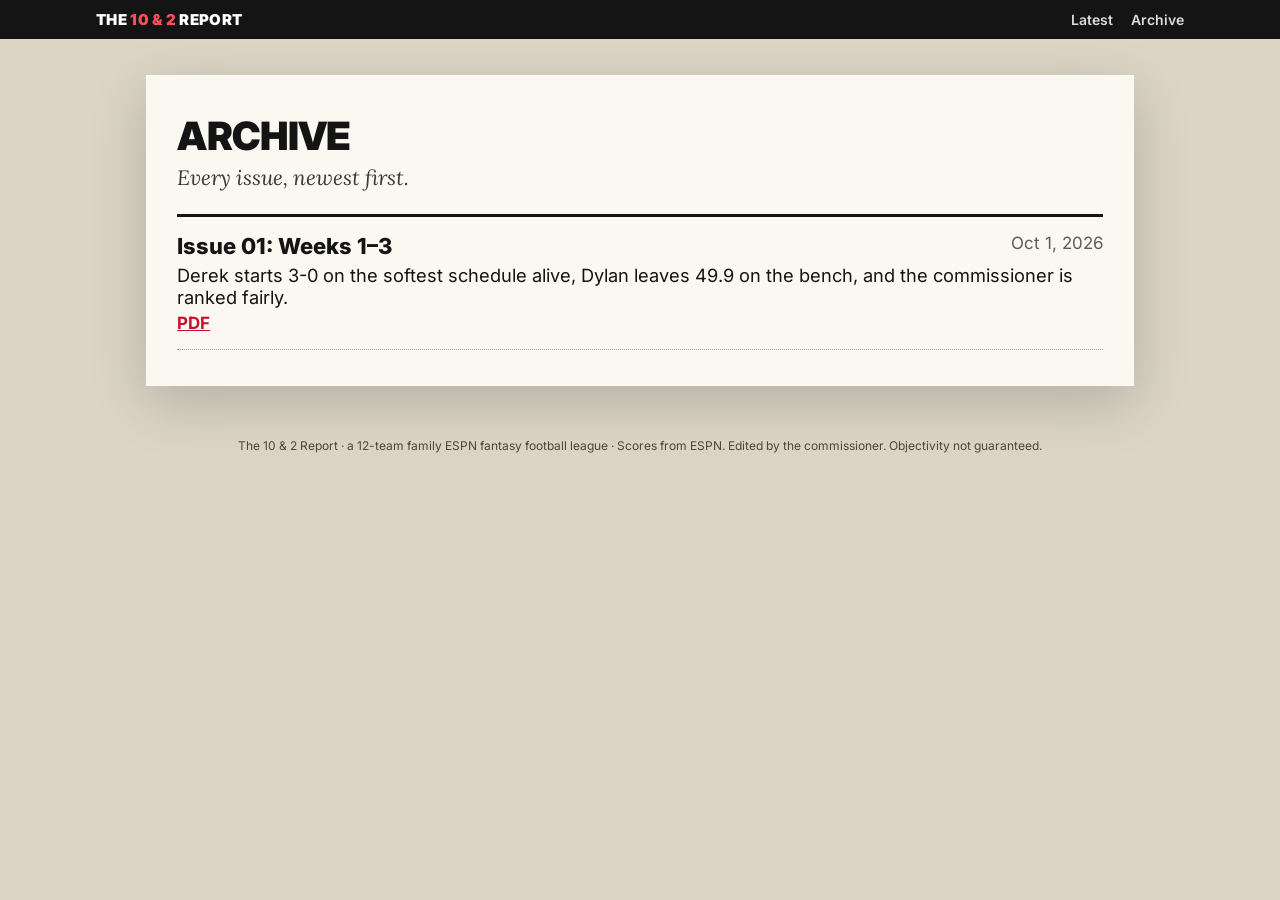
==== archive/index.html @ c8469460 "Launch The 10 & 2 Report site with Issue 01 (Weeks 1-3) Co-Authored-By: Claude Opus 5.5 <noreply@ant" ====
<!doctype html>
<html lang="en"><head><meta charset="utf-8"><meta name="viewport" content="width=device-width,initial-scale=1">
<title>Archive | The 10 &amp; 2 Report</title>
<meta name="description" content="Every issue of The 10 &amp; 2 Report, the weekly newsletter of the 12-team family ESPN fantasy football league.">
<link rel="canonical" href="https://matthew-shao.github.io/ten-and-two-report/archive/">
<meta property="og:title" content="Archive | The 10 &amp; 2 Report"><meta property="og:description" content="Every issue of The 10 &amp; 2 Report, the weekly newsletter of the 12-team family ESPN fantasy football league.">
<meta property="og:type" content="website"><meta property="og:url" content="https://matthew-shao.github.io/ten-and-two-report/archive/"><meta property="og:site_name" content="The 10 &amp; 2 Report">
<meta name="twitter:card" content="summary">
<link rel="preconnect" href="https://fonts.googleapis.com"><link rel="preconnect" href="https://fonts.gstatic.com" crossorigin><link href="https://fonts.googleapis.com/css2?family=Inter:wght@400;600;700;800;900&family=Lora:ital@1&display=swap" rel="stylesheet">
<link rel="stylesheet" href="../site.css">
</head><body class="site">
<header class="bar"><div class="bar-in"><a class="brand" href="../">The <span>10 &amp; 2</span> Report</a>
<a class="nav" href="../">Latest</a><a class="nav" href="../archive/">Archive</a></div></header>
<main class="wrap"><section class="archive"><h1>Archive</h1><p class="lede">Every issue, newest first.</p><ol><li><a class="t" href="../issues/2026-weeks-1-3/">Issue 01: Weeks 1–3</a><span class="d">Oct 1, 2026</span><span class="h">Derek starts 3-0 on the softest schedule alive, Dylan leaves 49.9 on the bench, and the commissioner is ranked fairly.</span><a class="p" href="../issues/2026-weeks-1-3/10and2Report_Wk3.pdf">PDF</a></li></ol></section></main>
<footer class="site">The 10 &amp; 2 Report · a 12-team family ESPN fantasy football league · Scores from ESPN. Edited by the commissioner. Objectivity not guaranteed.</footer>
</body></html>
---- site.css ----
@font-face{font-family:'Inter Display';src:local('Inter Display'),local('Inter');}

:root { --ink:#141414; --red:#c8102e; --paper:#fbf8f1; --mute:#5b5b5b; --tint:#efe9dc; --green:#1d7a3e; }
* { box-sizing:border-box; margin:0; padding:0; }

.sheet { padding:0.24in 0.3in 0.12in; font-family:'Inter',sans-serif; color:var(--ink); font-size:6.85pt; line-height:1.25; -webkit-print-color-adjust:exact; print-color-adjust:exact; }
b { font-weight:700; }
.mast { display:flex; align-items:flex-end; justify-content:space-between; border-bottom:3px solid var(--ink); padding-bottom:3px; }
.mast h1 { font-family:'Inter Display'; font-weight:900; font-size:27pt; letter-spacing:-1px; white-space:nowrap; line-height:0.9; text-transform:uppercase; }
.mast h1 span { color:var(--red); }
.mast .meta { white-space:nowrap; text-align:right; font-size:7pt; line-height:1.35; }
.mast .meta .iss { font-family:'Inter Display'; font-weight:800; font-size:9.5pt; color:var(--red); text-transform:uppercase; letter-spacing:.4px; }
.sub { display:flex; justify-content:space-between; border-bottom:1px solid var(--ink); padding:2px 0; font-family:'Lora',serif; font-style:italic; font-size:8pt; }
.ticker { background:var(--ink); color:#fff; font-size:6.5pt; padding:3px 6px; margin:4px 0 5px; line-height:1.45; }
.ticker b { color:#ffcc33; font-family:'Inter Display'; font-weight:800; letter-spacing:.6px; margin-right:4px; }
.ticker i { font-style:normal; color:#bbb; }
.grid { display:grid; grid-template-columns:1.18fr 1fr 1.02fr; gap:0 11px; }
.col > section { margin-bottom:4px; }
h2 { font-family:'Inter Display'; font-weight:900; text-transform:uppercase; font-size:10.5pt; border-top:2.5px solid var(--ink); padding-top:2px; margin-bottom:3px; display:flex; justify-content:space-between; align-items:baseline; }
h2 small { font-family:'Inter'; font-weight:600; font-size:6pt; color:var(--red); letter-spacing:.5px; }
h3 { font-family:'Inter Display'; font-weight:800; font-size:7.6pt; text-transform:uppercase; color:var(--red); letter-spacing:.4px; margin:4px 0 2px; }
.game { margin-bottom:2.5px; }
.score { font-family:'Inter Display'; font-weight:800; font-size:7.5pt; display:flex; justify-content:space-between; border-bottom:1px dotted #999; margin-bottom:1px; }
.score .l { color:var(--mute); font-weight:600; }
.award { display:grid; grid-template-columns:62px 1fr; gap:0 5px; padding:2.4px 0; border-bottom:1px dotted #bbb; }
.award .t { font-family:'Inter Display'; font-weight:900; text-transform:uppercase; font-size:6.6pt; line-height:1.1; color:var(--red); }
.trade { padding:3px 0; border-bottom:1px dotted #bbb; }
.trade .deal { font-family:'Inter Display'; font-weight:800; font-size:7.3pt; }
.verdict { display:inline-block; background:var(--ink); color:#fff; font-weight:700; font-size:6pt; padding:0 3px; text-transform:uppercase; letter-spacing:.4px; margin-right:3px; }
.verdict.win { background:var(--green); }
.pr { width:100%; border-collapse:collapse; }
.pr td { vertical-align:top; padding:1.6px 0; border-bottom:1px dotted #bbb; }
.pr .rk { font-family:'Inter Display'; font-weight:900; font-size:12pt; width:19px; line-height:1; color:var(--red); }
.pr .tm { font-family:'Inter Display'; font-weight:800; font-size:7.3pt; }
.pr .rec { color:var(--mute); font-weight:600; font-size:6.4pt; }
.up { color:var(--green); font-weight:700; } .dn { color:var(--red); font-weight:700; }
table.luck { width:100%; border-collapse:collapse; font-variant-numeric:tabular-nums; font-size:6.7pt; }
table.luck th { font-family:'Inter Display'; font-weight:800; font-size:5.9pt; text-transform:uppercase; text-align:right; border-bottom:1.5px solid var(--ink); padding:1px 2px; line-height:1.1; vertical-align:bottom; }
table.luck th:first-child, table.luck td:first-child { text-align:left; }
table.luck td { text-align:right; padding:1.4px 2px; border-bottom:1px dotted #bbb; }
.pos { color:var(--green); font-weight:700; } .neg { color:var(--red); font-weight:700; }
.note { font-size:5.8pt; color:var(--mute); line-height:1.25; margin-top:2px; }
.box { background:var(--tint); padding:4px 6px; border-left:3px solid var(--red); }
.box ul { list-style:none; } .box li { padding:1px 0; }
.box li::before { content:"▸ "; color:var(--red); }
/* compact rewind lines */
.rw { padding:1.6px 0; border-bottom:1px dotted #bbb; }
.rw .s { font-family:'Inter Display'; font-weight:800; }

body.site { margin:0; background:var(--deck); color:var(--ink); font-family:'Inter',system-ui,sans-serif; }
:root { --deck:#dcd5c6; }
.bar { background:var(--ink); color:#fff; font-family:'Inter',sans-serif; }
.bar-in { max-width:1120px; margin:0 auto; padding:10px 16px; display:flex; gap:18px; align-items:center; flex-wrap:wrap; }
.bar .brand { font-family:'Inter',sans-serif; font-weight:900; letter-spacing:.3px; text-transform:uppercase; font-size:15px; color:#fff; text-decoration:none; margin-right:auto; }
.bar .brand span { color:#ff4d5e; }
.bar a.nav { color:#fff; text-decoration:none; font-size:14px; font-weight:600; opacity:.85; }
.bar a.nav:hover, .bar a.nav:focus-visible { opacity:1; text-decoration:underline; }
.bar a.pdf { background:var(--red); color:#fff; padding:6px 12px; border-radius:3px; font-weight:700; font-size:13px; text-decoration:none; }
.wrap { padding:28px 16px 40px; }
.sheet { width:8.5in; max-width:100%; margin:0 auto; box-shadow:0 1px 2px rgba(0,0,0,.15),0 12px 40px rgba(0,0,0,.18); background:var(--paper); }
@media (min-width:1180px) { .wrap { zoom:1.3; } }
.issue-meta { max-width:8.5in; margin:0 auto 14px; display:flex; justify-content:space-between; gap:12px; flex-wrap:wrap; font-size:14px; color:#3d3a33; }
.issue-meta a { color:var(--red); font-weight:700; }
@media (max-width:860px) {
  .wrap { padding:12px 0 32px; }
  .bar .brand { font-size:13px; }
  .bar-in { gap:12px; }
  .issue-meta { padding:0 16px; }
  .sheet { width:auto; box-shadow:none; padding:16px !important; font-size:15px; line-height:1.45; }
  .mast { flex-direction:column; align-items:flex-start; gap:6px; }
  .mast h1 { font-size:34px; white-space:normal; line-height:.95; }
  .mast .meta { text-align:left; white-space:normal; font-size:13px; }
  .mast .meta .iss { font-size:15px; }
  .sub { flex-direction:column; gap:2px; font-size:14px; }
  .ticker { font-size:12.5px; }
  .grid { grid-template-columns:1fr; }
  h2 { font-size:21px; margin-top:10px; }
  h2 small { font-size:11px; }
  h3 { font-size:14px; }
  .score, .trade .deal, .pr .tm { font-size:15px; }
  .award { grid-template-columns:96px 1fr; }
  .award .t { font-size:12px; }
  .pr .rk { font-size:22px; width:32px; }
  .pr .rec { font-size:12px; }
  .verdict { font-size:11px; }
  table.luck { font-size:13px; }
  table.luck th { font-size:10.5px; }
  .note { font-size:12px; }
}
.archive { max-width:760px; margin:0 auto; background:var(--paper); padding:28px 24px; box-shadow:0 12px 40px rgba(0,0,0,.18); }
.archive h1 { font-family:'Inter',sans-serif; font-weight:900; text-transform:uppercase; font-size:30px; letter-spacing:-.5px; margin:0 0 4px; }
.archive p.lede { margin:0 0 18px; color:#3d3a33; font-family:'Lora',serif; font-style:italic; }
.archive ol { list-style:none; margin:0; padding:0; border-top:2.5px solid var(--ink); }
.archive li { padding:12px 0; border-bottom:1px dotted #999; display:grid; grid-template-columns:1fr auto; gap:4px 12px; }
.archive li a.t { font-weight:800; font-size:17px; color:var(--ink); text-decoration:none; }
.archive li a.t:hover { color:var(--red); }
.archive li .d { color:#5b5b5b; font-size:13px; }
.archive li .h { grid-column:1 / -1; font-size:14px; }
.archive li a.p { font-size:13px; color:var(--red); font-weight:700; }
footer.site { text-align:center; font-size:12px; color:#4a463e; padding:0 16px 30px; }
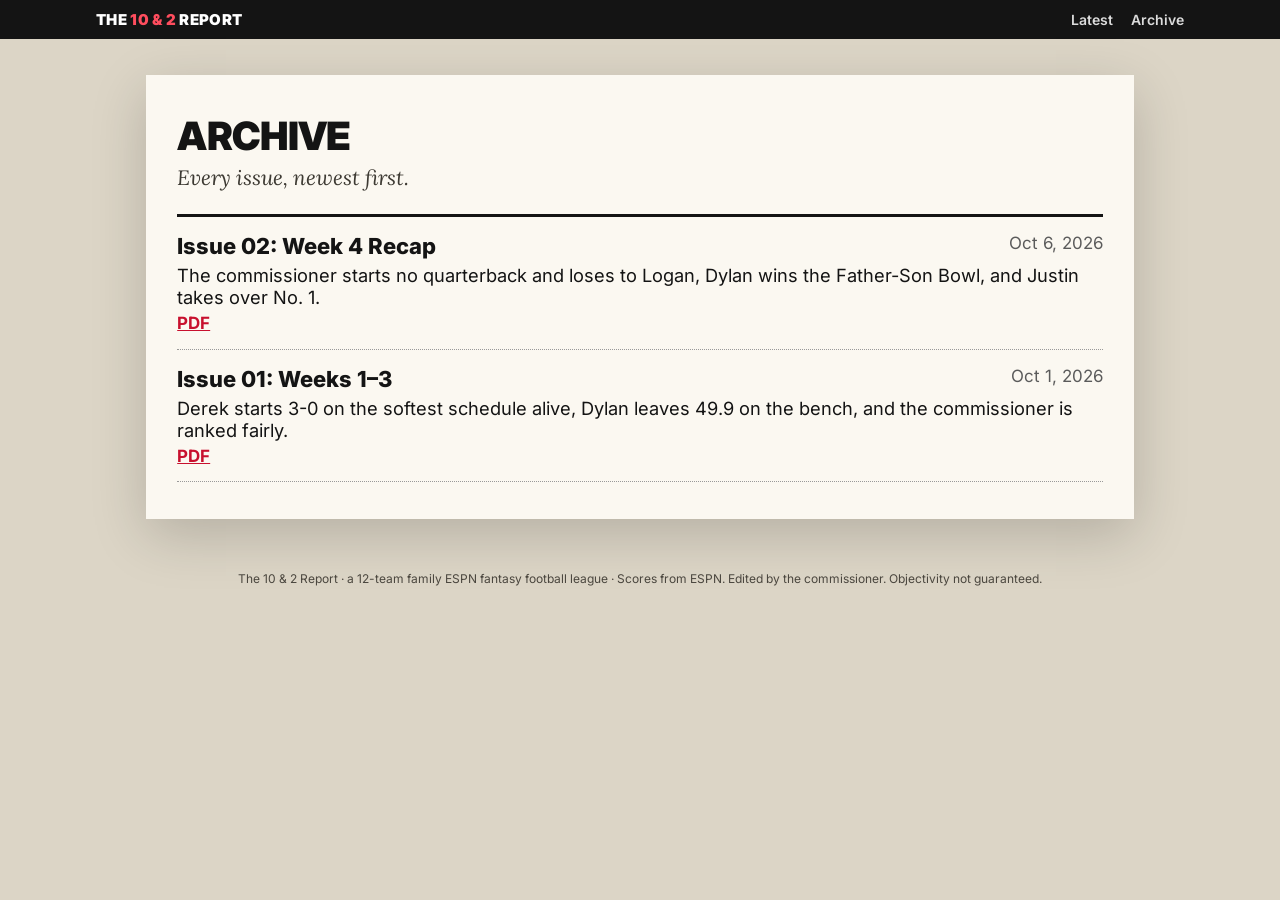
==== commit bee6df0a: "Add files via upload" ====
--- a/archive/index.html
+++ b/archive/index.html
@@ -11,6 +11,6 @@
 </head><body class="site">
 <header class="bar"><div class="bar-in"><a class="brand" href="../">The <span>10 &amp; 2</span> Report</a>
 <a class="nav" href="../">Latest</a><a class="nav" href="../archive/">Archive</a></div></header>
-<main class="wrap"><section class="archive"><h1>Archive</h1><p class="lede">Every issue, newest first.</p><ol><li><a class="t" href="../issues/2026-weeks-1-3/">Issue 01: Weeks 1–3</a><span class="d">Oct 1, 2026</span><span class="h">Derek starts 3-0 on the softest schedule alive, Dylan leaves 49.9 on the bench, and the commissioner is ranked fairly.</span><a class="p" href="../issues/2026-weeks-1-3/10and2Report_Wk3.pdf">PDF</a></li></ol></section></main>
+<main class="wrap"><section class="archive"><h1>Archive</h1><p class="lede">Every issue, newest first.</p><ol><li><a class="t" href="../issues/2026-week-04/">Issue 02: Week 4 Recap</a><span class="d">Oct 6, 2026</span><span class="h">The commissioner starts no quarterback and loses to Logan, Dylan wins the Father-Son Bowl, and Justin takes over No. 1.</span><a class="p" href="../issues/2026-week-04/10and2Report_Wk4.pdf">PDF</a></li><li><a class="t" href="../issues/2026-weeks-1-3/">Issue 01: Weeks 1–3</a><span class="d">Oct 1, 2026</span><span class="h">Derek starts 3-0 on the softest schedule alive, Dylan leaves 49.9 on the bench, and the commissioner is ranked fairly.</span><a class="p" href="../issues/2026-weeks-1-3/10and2Report_Wk3.pdf">PDF</a></li></ol></section></main>
 <footer class="site">The 10 &amp; 2 Report · a 12-team family ESPN fantasy football league · Scores from ESPN. Edited by the commissioner. Objectivity not guaranteed.</footer>
 </body></html>
--- a/site.css
+++ b/site.css
@@ -6,36 +6,36 @@
 .sheet { padding:0.24in 0.3in 0.12in; font-family:'Inter',sans-serif; color:var(--ink); font-size:6.85pt; line-height:1.25; -webkit-print-color-adjust:exact; print-color-adjust:exact; }
 b { font-weight:700; }
 .mast { display:flex; align-items:flex-end; justify-content:space-between; border-bottom:3px solid var(--ink); padding-bottom:3px; }
-.mast h1 { font-family:'Inter Display'; font-weight:900; font-size:27pt; letter-spacing:-1px; white-space:nowrap; line-height:0.9; text-transform:uppercase; }
+.mast h1 { font-family:'Inter',sans-serif; font-weight:900; font-size:27pt; letter-spacing:-1px; white-space:nowrap; line-height:0.9; text-transform:uppercase; }
 .mast h1 span { color:var(--red); }
 .mast .meta { white-space:nowrap; text-align:right; font-size:7pt; line-height:1.35; }
-.mast .meta .iss { font-family:'Inter Display'; font-weight:800; font-size:9.5pt; color:var(--red); text-transform:uppercase; letter-spacing:.4px; }
+.mast .meta .iss { font-family:'Inter',sans-serif; font-weight:800; font-size:9.5pt; color:var(--red); text-transform:uppercase; letter-spacing:.4px; }
 .sub { display:flex; justify-content:space-between; border-bottom:1px solid var(--ink); padding:2px 0; font-family:'Lora',serif; font-style:italic; font-size:8pt; }
 .ticker { background:var(--ink); color:#fff; font-size:6.5pt; padding:3px 6px; margin:4px 0 5px; line-height:1.45; }
-.ticker b { color:#ffcc33; font-family:'Inter Display'; font-weight:800; letter-spacing:.6px; margin-right:4px; }
+.ticker b { color:#ffcc33; font-family:'Inter',sans-serif; font-weight:800; letter-spacing:.6px; margin-right:4px; }
 .ticker i { font-style:normal; color:#bbb; }
 .grid { display:grid; grid-template-columns:1.18fr 1fr 1.02fr; gap:0 11px; }
 .col > section { margin-bottom:4px; }
-h2 { font-family:'Inter Display'; font-weight:900; text-transform:uppercase; font-size:10.5pt; border-top:2.5px solid var(--ink); padding-top:2px; margin-bottom:3px; display:flex; justify-content:space-between; align-items:baseline; }
+h2 { font-family:'Inter',sans-serif; font-weight:900; text-transform:uppercase; font-size:10.5pt; border-top:2.5px solid var(--ink); padding-top:2px; margin-bottom:3px; display:flex; justify-content:space-between; align-items:baseline; }
 h2 small { font-family:'Inter'; font-weight:600; font-size:6pt; color:var(--red); letter-spacing:.5px; }
-h3 { font-family:'Inter Display'; font-weight:800; font-size:7.6pt; text-transform:uppercase; color:var(--red); letter-spacing:.4px; margin:4px 0 2px; }
+h3 { font-family:'Inter',sans-serif; font-weight:800; font-size:7.6pt; text-transform:uppercase; color:var(--red); letter-spacing:.4px; margin:4px 0 2px; }
 .game { margin-bottom:2.5px; }
-.score { font-family:'Inter Display'; font-weight:800; font-size:7.5pt; display:flex; justify-content:space-between; border-bottom:1px dotted #999; margin-bottom:1px; }
+.score { font-family:'Inter',sans-serif; font-weight:800; font-size:7.5pt; display:flex; justify-content:space-between; border-bottom:1px dotted #999; margin-bottom:1px; }
 .score .l { color:var(--mute); font-weight:600; }
 .award { display:grid; grid-template-columns:62px 1fr; gap:0 5px; padding:2.4px 0; border-bottom:1px dotted #bbb; }
-.award .t { font-family:'Inter Display'; font-weight:900; text-transform:uppercase; font-size:6.6pt; line-height:1.1; color:var(--red); }
+.award .t { font-family:'Inter',sans-serif; font-weight:900; text-transform:uppercase; font-size:6.6pt; line-height:1.1; color:var(--red); }
 .trade { padding:3px 0; border-bottom:1px dotted #bbb; }
-.trade .deal { font-family:'Inter Display'; font-weight:800; font-size:7.3pt; }
+.trade .deal { font-family:'Inter',sans-serif; font-weight:800; font-size:7.3pt; }
 .verdict { display:inline-block; background:var(--ink); color:#fff; font-weight:700; font-size:6pt; padding:0 3px; text-transform:uppercase; letter-spacing:.4px; margin-right:3px; }
 .verdict.win { background:var(--green); }
 .pr { width:100%; border-collapse:collapse; }
 .pr td { vertical-align:top; padding:1.6px 0; border-bottom:1px dotted #bbb; }
-.pr .rk { font-family:'Inter Display'; font-weight:900; font-size:12pt; width:19px; line-height:1; color:var(--red); }
-.pr .tm { font-family:'Inter Display'; font-weight:800; font-size:7.3pt; }
+.pr .rk { font-family:'Inter',sans-serif; font-weight:900; font-size:12pt; width:19px; line-height:1; color:var(--red); }
+.pr .tm { font-family:'Inter',sans-serif; font-weight:800; font-size:7.3pt; }
 .pr .rec { color:var(--mute); font-weight:600; font-size:6.4pt; }
 .up { color:var(--green); font-weight:700; } .dn { color:var(--red); font-weight:700; }
 table.luck { width:100%; border-collapse:collapse; font-variant-numeric:tabular-nums; font-size:6.7pt; }
-table.luck th { font-family:'Inter Display'; font-weight:800; font-size:5.9pt; text-transform:uppercase; text-align:right; border-bottom:1.5px solid var(--ink); padding:1px 2px; line-height:1.1; vertical-align:bottom; }
+table.luck th { font-family:'Inter',sans-serif; font-weight:800; font-size:5.9pt; text-transform:uppercase; text-align:right; border-bottom:1.5px solid var(--ink); padding:1px 2px; line-height:1.1; vertical-align:bottom; }
 table.luck th:first-child, table.luck td:first-child { text-align:left; }
 table.luck td { text-align:right; padding:1.4px 2px; border-bottom:1px dotted #bbb; }
 .pos { color:var(--green); font-weight:700; } .neg { color:var(--red); font-weight:700; }
@@ -45,7 +45,7 @@
 .box li::before { content:"▸ "; color:var(--red); }
 /* compact rewind lines */
 .rw { padding:1.6px 0; border-bottom:1px dotted #bbb; }
-.rw .s { font-family:'Inter Display'; font-weight:800; }
+.rw .s { font-family:'Inter',sans-serif; font-weight:800; }
 
 body.site { margin:0; background:var(--deck); color:var(--ink); font-family:'Inter',system-ui,sans-serif; }
 :root { --deck:#dcd5c6; }
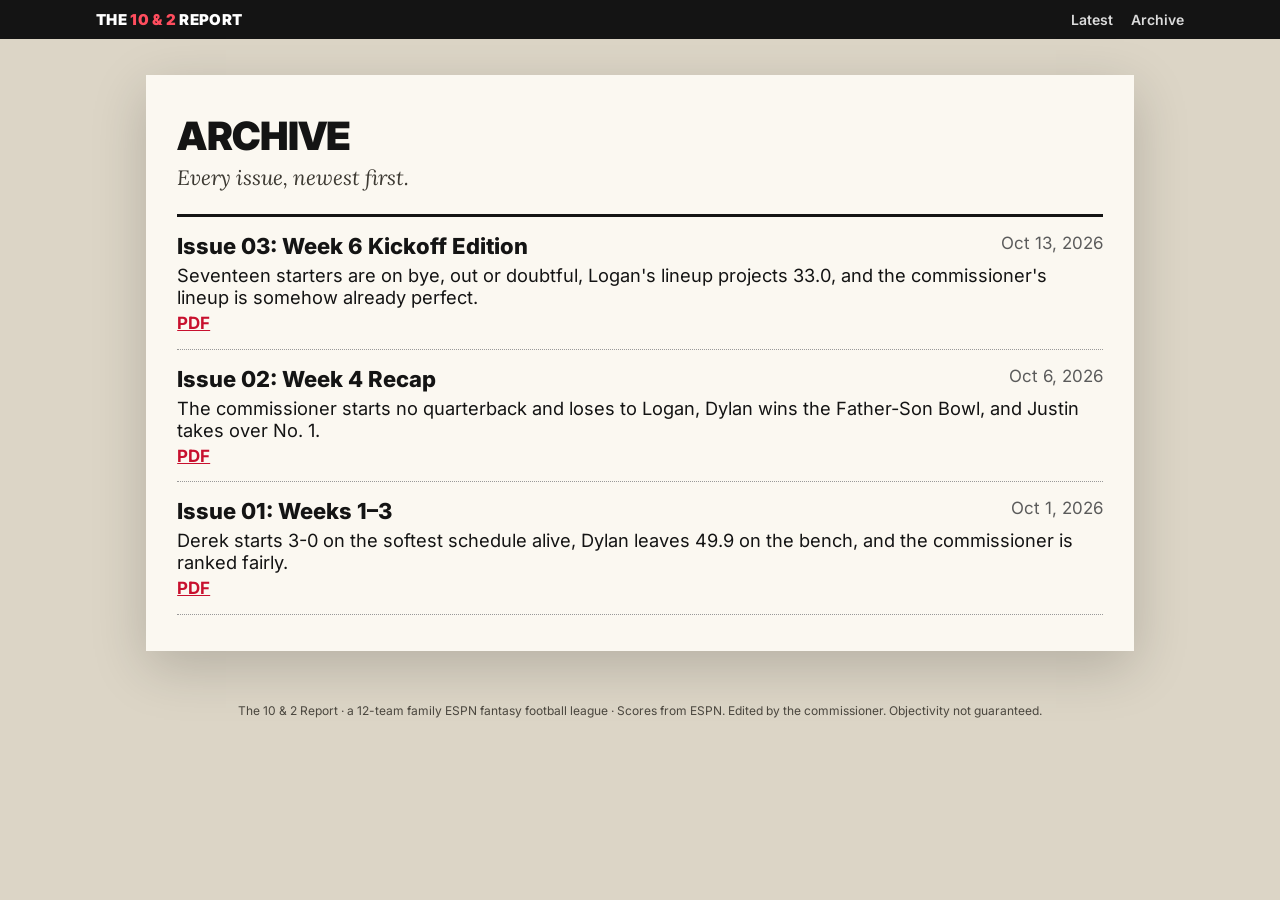
==== commit 39b601c1: "Add Issue 03: Week 6 Kickoff Edition Co-Authored-By: Claude Opus 5.5 <noreply@anthropic.com>" ====
--- a/archive/index.html
+++ b/archive/index.html
@@ -11,6 +11,6 @@
 </head><body class="site">
 <header class="bar"><div class="bar-in"><a class="brand" href="../">The <span>10 &amp; 2</span> Report</a>
 <a class="nav" href="../">Latest</a><a class="nav" href="../archive/">Archive</a></div></header>
-<main class="wrap"><section class="archive"><h1>Archive</h1><p class="lede">Every issue, newest first.</p><ol><li><a class="t" href="../issues/2026-week-04/">Issue 02: Week 4 Recap</a><span class="d">Oct 6, 2026</span><span class="h">The commissioner starts no quarterback and loses to Logan, Dylan wins the Father-Son Bowl, and Justin takes over No. 1.</span><a class="p" href="../issues/2026-week-04/10and2Report_Wk4.pdf">PDF</a></li><li><a class="t" href="../issues/2026-weeks-1-3/">Issue 01: Weeks 1–3</a><span class="d">Oct 1, 2026</span><span class="h">Derek starts 3-0 on the softest schedule alive, Dylan leaves 49.9 on the bench, and the commissioner is ranked fairly.</span><a class="p" href="../issues/2026-weeks-1-3/10and2Report_Wk3.pdf">PDF</a></li></ol></section></main>
+<main class="wrap"><section class="archive"><h1>Archive</h1><p class="lede">Every issue, newest first.</p><ol><li><a class="t" href="../issues/2026-week-06-preview/">Issue 03: Week 6 Kickoff Edition</a><span class="d">Oct 13, 2026</span><span class="h">Seventeen starters are on bye, out or doubtful, Logan&#x27;s lineup projects 33.0, and the commissioner&#x27;s lineup is somehow already perfect.</span><a class="p" href="../issues/2026-week-06-preview/10and2Report_Wk6_Kickoff.pdf">PDF</a></li><li><a class="t" href="../issues/2026-week-04/">Issue 02: Week 4 Recap</a><span class="d">Oct 6, 2026</span><span class="h">The commissioner starts no quarterback and loses to Logan, Dylan wins the Father-Son Bowl, and Justin takes over No. 1.</span><a class="p" href="../issues/2026-week-04/10and2Report_Wk4.pdf">PDF</a></li><li><a class="t" href="../issues/2026-weeks-1-3/">Issue 01: Weeks 1–3</a><span class="d">Oct 1, 2026</span><span class="h">Derek starts 3-0 on the softest schedule alive, Dylan leaves 49.9 on the bench, and the commissioner is ranked fairly.</span><a class="p" href="../issues/2026-weeks-1-3/10and2Report_Wk3.pdf">PDF</a></li></ol></section></main>
 <footer class="site">The 10 &amp; 2 Report · a 12-team family ESPN fantasy football league · Scores from ESPN. Edited by the commissioner. Objectivity not guaranteed.</footer>
 </body></html>
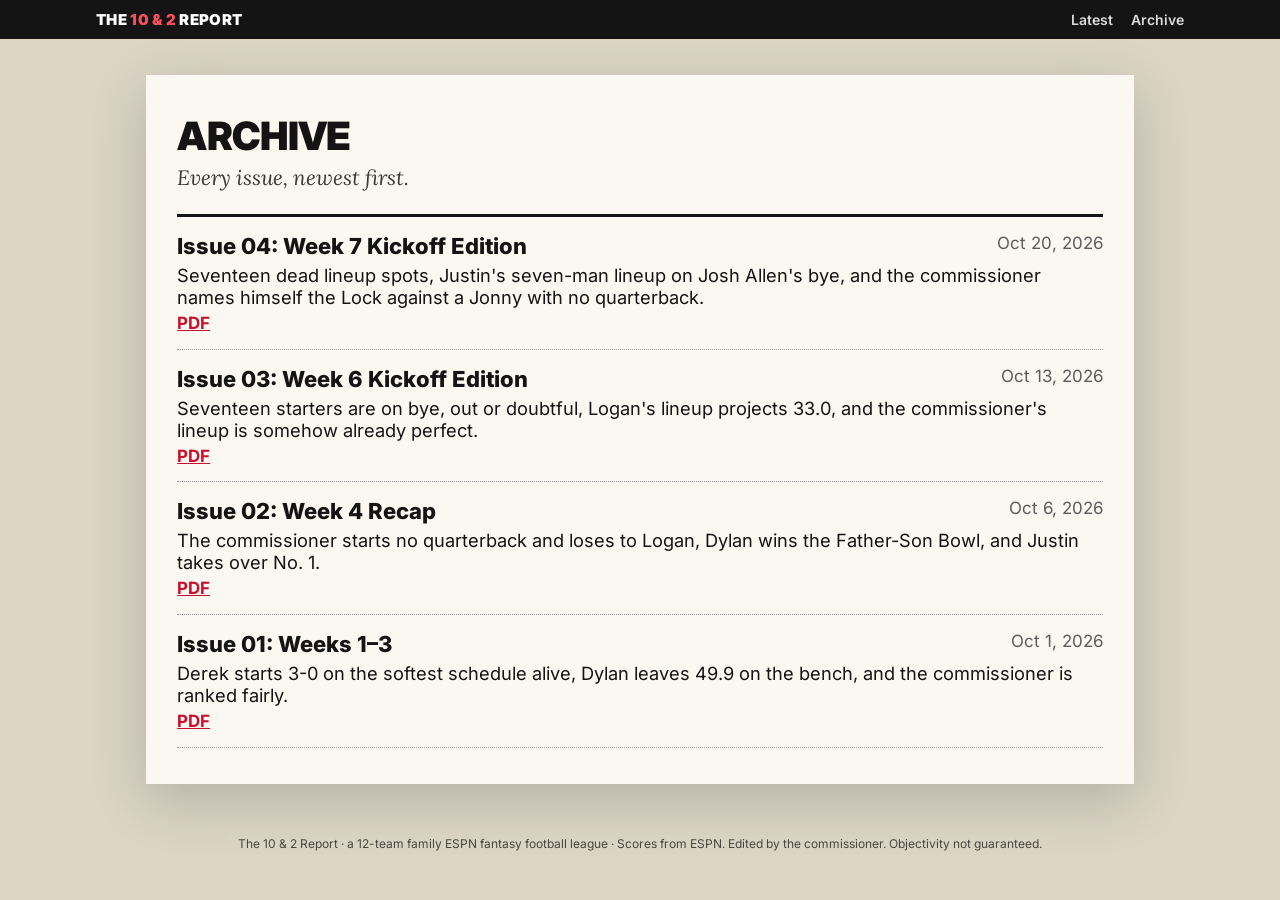
==== commit fc217696: "Add Issue 04: Week 7 Kickoff Edition Co-Authored-By: Claude Opus 5.5 <noreply@anthropic.com>" ====
--- a/archive/index.html
+++ b/archive/index.html
@@ -11,6 +11,6 @@
 </head><body class="site">
 <header class="bar"><div class="bar-in"><a class="brand" href="../">The <span>10 &amp; 2</span> Report</a>
 <a class="nav" href="../">Latest</a><a class="nav" href="../archive/">Archive</a></div></header>
-<main class="wrap"><section class="archive"><h1>Archive</h1><p class="lede">Every issue, newest first.</p><ol><li><a class="t" href="../issues/2026-week-06-preview/">Issue 03: Week 6 Kickoff Edition</a><span class="d">Oct 13, 2026</span><span class="h">Seventeen starters are on bye, out or doubtful, Logan&#x27;s lineup projects 33.0, and the commissioner&#x27;s lineup is somehow already perfect.</span><a class="p" href="../issues/2026-week-06-preview/10and2Report_Wk6_Kickoff.pdf">PDF</a></li><li><a class="t" href="../issues/2026-week-04/">Issue 02: Week 4 Recap</a><span class="d">Oct 6, 2026</span><span class="h">The commissioner starts no quarterback and loses to Logan, Dylan wins the Father-Son Bowl, and Justin takes over No. 1.</span><a class="p" href="../issues/2026-week-04/10and2Report_Wk4.pdf">PDF</a></li><li><a class="t" href="../issues/2026-weeks-1-3/">Issue 01: Weeks 1–3</a><span class="d">Oct 1, 2026</span><span class="h">Derek starts 3-0 on the softest schedule alive, Dylan leaves 49.9 on the bench, and the commissioner is ranked fairly.</span><a class="p" href="../issues/2026-weeks-1-3/10and2Report_Wk3.pdf">PDF</a></li></ol></section></main>
+<main class="wrap"><section class="archive"><h1>Archive</h1><p class="lede">Every issue, newest first.</p><ol><li><a class="t" href="../issues/2026-week-07-preview/">Issue 04: Week 7 Kickoff Edition</a><span class="d">Oct 20, 2026</span><span class="h">Seventeen dead lineup spots, Justin&#x27;s seven-man lineup on Josh Allen&#x27;s bye, and the commissioner names himself the Lock against a Jonny with no quarterback.</span><a class="p" href="../issues/2026-week-07-preview/10and2Report_Wk7_Kickoff.pdf">PDF</a></li><li><a class="t" href="../issues/2026-week-06-preview/">Issue 03: Week 6 Kickoff Edition</a><span class="d">Oct 13, 2026</span><span class="h">Seventeen starters are on bye, out or doubtful, Logan&#x27;s lineup projects 33.0, and the commissioner&#x27;s lineup is somehow already perfect.</span><a class="p" href="../issues/2026-week-06-preview/10and2Report_Wk6_Kickoff.pdf">PDF</a></li><li><a class="t" href="../issues/2026-week-04/">Issue 02: Week 4 Recap</a><span class="d">Oct 6, 2026</span><span class="h">The commissioner starts no quarterback and loses to Logan, Dylan wins the Father-Son Bowl, and Justin takes over No. 1.</span><a class="p" href="../issues/2026-week-04/10and2Report_Wk4.pdf">PDF</a></li><li><a class="t" href="../issues/2026-weeks-1-3/">Issue 01: Weeks 1–3</a><span class="d">Oct 1, 2026</span><span class="h">Derek starts 3-0 on the softest schedule alive, Dylan leaves 49.9 on the bench, and the commissioner is ranked fairly.</span><a class="p" href="../issues/2026-weeks-1-3/10and2Report_Wk3.pdf">PDF</a></li></ol></section></main>
 <footer class="site">The 10 &amp; 2 Report · a 12-team family ESPN fantasy football league · Scores from ESPN. Edited by the commissioner. Objectivity not guaranteed.</footer>
 </body></html>
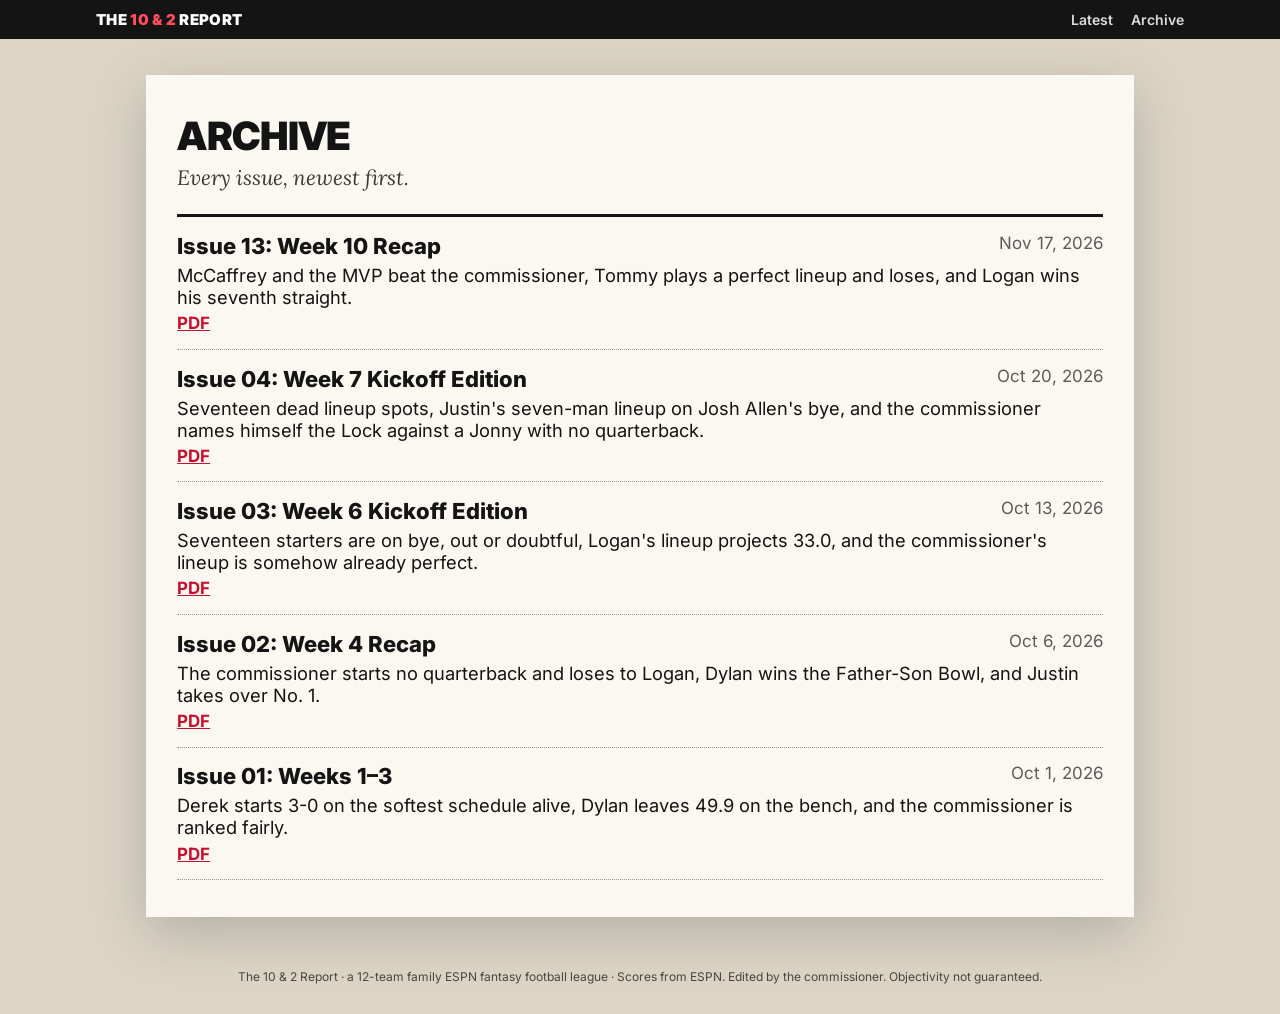
==== commit 6abcfc07: "Add files via upload" ====
--- a/archive/index.html
+++ b/archive/index.html
@@ -11,6 +11,6 @@
 </head><body class="site">
 <header class="bar"><div class="bar-in"><a class="brand" href="../">The <span>10 &amp; 2</span> Report</a>
 <a class="nav" href="../">Latest</a><a class="nav" href="../archive/">Archive</a></div></header>
-<main class="wrap"><section class="archive"><h1>Archive</h1><p class="lede">Every issue, newest first.</p><ol><li><a class="t" href="../issues/2026-week-07-preview/">Issue 04: Week 7 Kickoff Edition</a><span class="d">Oct 20, 2026</span><span class="h">Seventeen dead lineup spots, Justin&#x27;s seven-man lineup on Josh Allen&#x27;s bye, and the commissioner names himself the Lock against a Jonny with no quarterback.</span><a class="p" href="../issues/2026-week-07-preview/10and2Report_Wk7_Kickoff.pdf">PDF</a></li><li><a class="t" href="../issues/2026-week-06-preview/">Issue 03: Week 6 Kickoff Edition</a><span class="d">Oct 13, 2026</span><span class="h">Seventeen starters are on bye, out or doubtful, Logan&#x27;s lineup projects 33.0, and the commissioner&#x27;s lineup is somehow already perfect.</span><a class="p" href="../issues/2026-week-06-preview/10and2Report_Wk6_Kickoff.pdf">PDF</a></li><li><a class="t" href="../issues/2026-week-04/">Issue 02: Week 4 Recap</a><span class="d">Oct 6, 2026</span><span class="h">The commissioner starts no quarterback and loses to Logan, Dylan wins the Father-Son Bowl, and Justin takes over No. 1.</span><a class="p" href="../issues/2026-week-04/10and2Report_Wk4.pdf">PDF</a></li><li><a class="t" href="../issues/2026-weeks-1-3/">Issue 01: Weeks 1–3</a><span class="d">Oct 1, 2026</span><span class="h">Derek starts 3-0 on the softest schedule alive, Dylan leaves 49.9 on the bench, and the commissioner is ranked fairly.</span><a class="p" href="../issues/2026-weeks-1-3/10and2Report_Wk3.pdf">PDF</a></li></ol></section></main>
+<main class="wrap"><section class="archive"><h1>Archive</h1><p class="lede">Every issue, newest first.</p><ol><li><a class="t" href="../issues/2026-week-10/">Issue 13: Week 10 Recap</a><span class="d">Nov 17, 2026</span><span class="h">McCaffrey and the MVP beat the commissioner, Tommy plays a perfect lineup and loses, and Logan wins his seventh straight.</span><a class="p" href="../issues/2026-week-10/10and2Report_Wk10.pdf">PDF</a></li><li><a class="t" href="../issues/2026-week-07-preview/">Issue 04: Week 7 Kickoff Edition</a><span class="d">Oct 20, 2026</span><span class="h">Seventeen dead lineup spots, Justin&#x27;s seven-man lineup on Josh Allen&#x27;s bye, and the commissioner names himself the Lock against a Jonny with no quarterback.</span><a class="p" href="../issues/2026-week-07-preview/10and2Report_Wk7_Kickoff.pdf">PDF</a></li><li><a class="t" href="../issues/2026-week-06-preview/">Issue 03: Week 6 Kickoff Edition</a><span class="d">Oct 13, 2026</span><span class="h">Seventeen starters are on bye, out or doubtful, Logan&#x27;s lineup projects 33.0, and the commissioner&#x27;s lineup is somehow already perfect.</span><a class="p" href="../issues/2026-week-06-preview/10and2Report_Wk6_Kickoff.pdf">PDF</a></li><li><a class="t" href="../issues/2026-week-04/">Issue 02: Week 4 Recap</a><span class="d">Oct 6, 2026</span><span class="h">The commissioner starts no quarterback and loses to Logan, Dylan wins the Father-Son Bowl, and Justin takes over No. 1.</span><a class="p" href="../issues/2026-week-04/10and2Report_Wk4.pdf">PDF</a></li><li><a class="t" href="../issues/2026-weeks-1-3/">Issue 01: Weeks 1–3</a><span class="d">Oct 1, 2026</span><span class="h">Derek starts 3-0 on the softest schedule alive, Dylan leaves 49.9 on the bench, and the commissioner is ranked fairly.</span><a class="p" href="../issues/2026-weeks-1-3/10and2Report_Wk3.pdf">PDF</a></li></ol></section></main>
 <footer class="site">The 10 &amp; 2 Report · a 12-team family ESPN fantasy football league · Scores from ESPN. Edited by the commissioner. Objectivity not guaranteed.</footer>
 </body></html>
